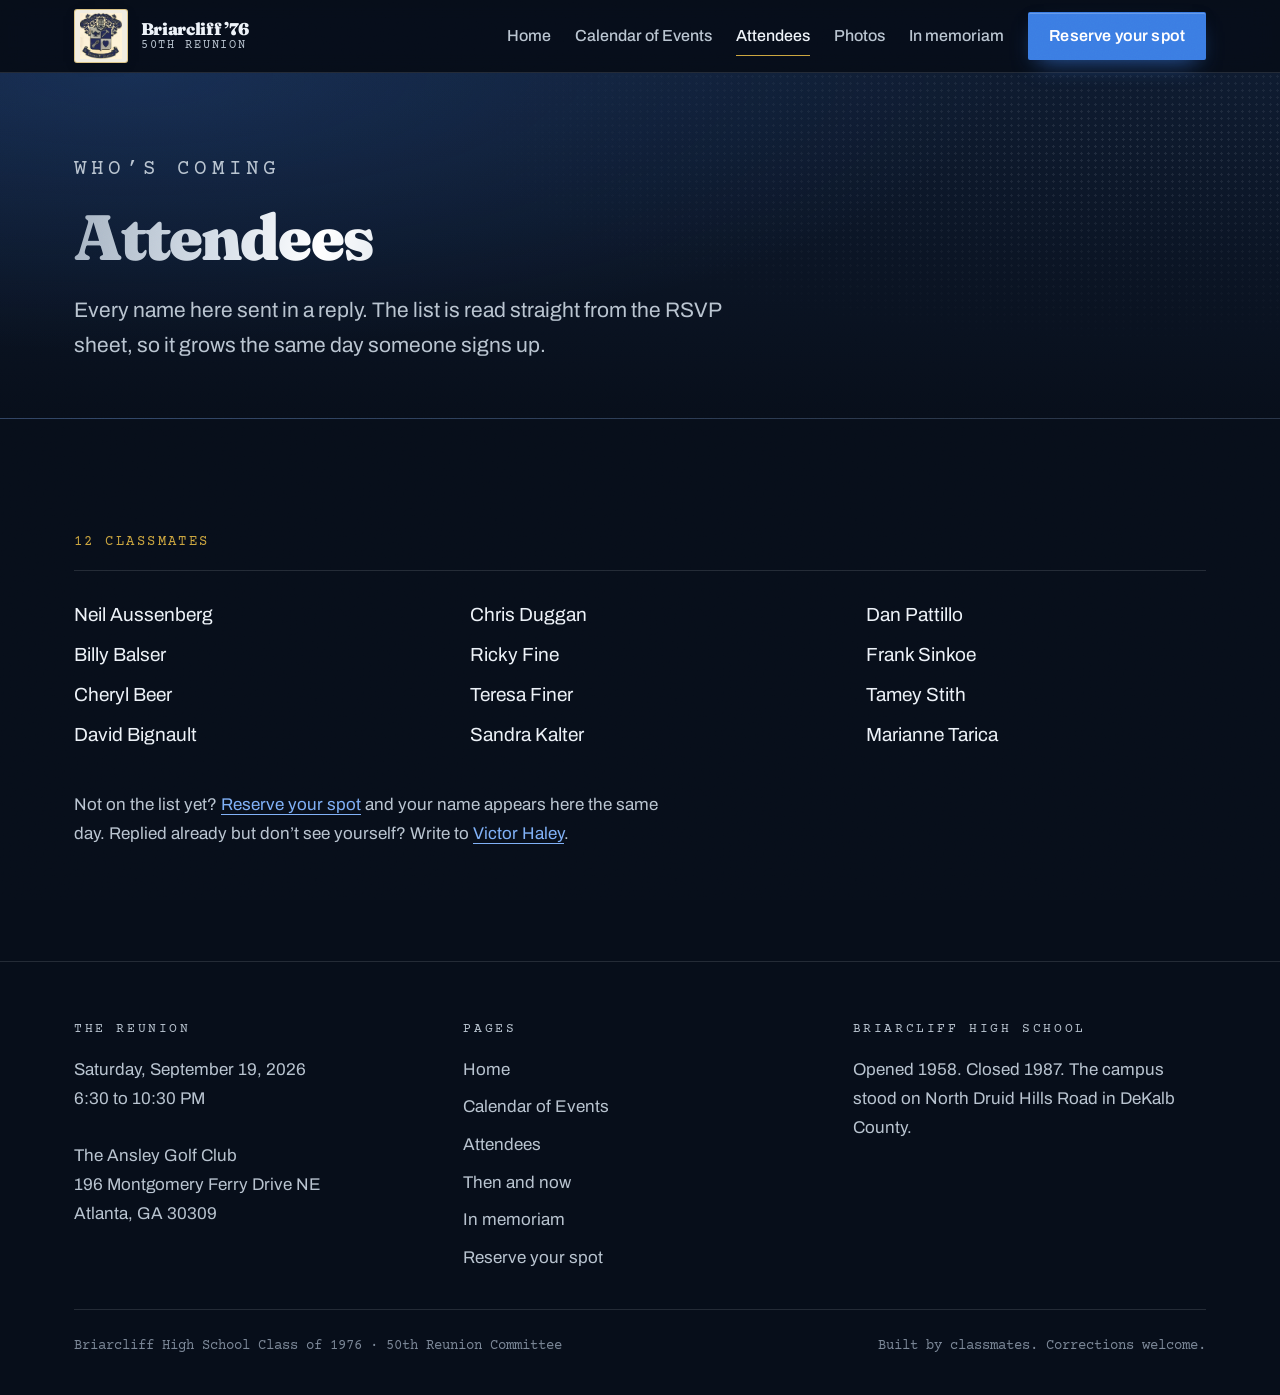
==== attendees.html @ d893d599 "Add an Attendees page fed by the live RSVP sheet Names are read from the published Roster tab on eve" ====
<!DOCTYPE html>
<html lang="en">
<head>
<meta charset="utf-8">
<meta name="viewport" content="width=device-width, initial-scale=1">
<title>Attendees — Briarcliff High Class of 1976 50th Reunion</title>
<meta name="description" content="Classmates who have replied for the Briarcliff High School Class of 1976 50th reunion, September 17 to 19, 2026, in Atlanta.">

<meta property="og:title" content="Attendees — Briarcliff Class of 1976">
<meta property="og:description" content="Who's coming back for the 50th. The list grows every week.">
<meta property="og:type" content="website">

<link rel="preconnect" href="https://fonts.googleapis.com">
<link rel="preconnect" href="https://fonts.gstatic.com" crossorigin>
<link href="https://fonts.googleapis.com/css2?family=Archivo:wght@400;500;600;700&family=Courier+Prime:wght@400;700&family=Fraunces:ital,opsz,wght@0,9..144,400;0,9..144,600;0,9..144,900;1,9..144,900&display=swap" rel="stylesheet">
<link rel="stylesheet" href="styles.css">
<link rel="icon" href="bhslogo.jpeg">
<script>document.documentElement.classList.add("js");</script>
</head>
<body>

<a class="skip" href="#main">Skip to content</a>

<header class="masthead">
  <div class="wrap">
    <a class="brand" href="index.html">
      <span class="seal"><img src="bhslogo.jpeg" alt="Briarcliff Barons crest" width="422" height="473"></span>
      <span class="brand-txt">
        <b>Briarcliff&nbsp;&rsquo;76</b>
        <span>50th Reunion</span>
      </span>
    </a>
    <nav class="nav" aria-label="Primary">
      <a href="index.html">Home</a>
      <a href="weekend.html">Calendar of Events</a>
      <a href="attendees.html" aria-current="page">Attendees</a>
      <a href="photos.html">Photos</a>
      <a href="memoriam.html">In memoriam</a>
    </nav>
    <a class="btn btn-primary masthead-cta" href="https://forms.gle/mnTk29rSbrBv1z8Y6" rel="noopener">Reserve your spot</a>
  </div>
</header>

<main id="main">

<section class="page-head">
  <div class="wrap">
    <p class="label">Who&rsquo;s coming</p>
    <h1><span class="foil">Attendees</span></h1>
    <p>
      Every name here sent in a reply. The list is read straight from the
      RSVP sheet, so it grows the same day someone signs up.
    </p>
  </div>
</section>

<section class="section attendees">
  <div class="wrap">

    <p class="roster-count" id="roster-count">12 classmates</p>

    <!--
      ============================================================
      COMMITTEE: this list is written out below so the page still
      works if the RSVP sheet can't be reached. When the sheet
      loads normally these names are replaced by the live ones,
      so you do not need to keep this copy current.

      Only first and last names are ever shown. See the ATTENDEE
      ROSTER notes near the top of site.js before changing that.
      ============================================================
    -->
    <ul class="roster rise" id="roster">
      <li>Neil Aussenberg</li>
      <li>Billy Balser</li>
      <li>Cheryl Beer</li>
      <li>David Bignault</li>
      <li>Chris Duggan</li>
      <li>Ricky Fine</li>
      <li>Teresa Finer</li>
      <li>Sandra Kalter</li>
      <li>Dan Pattillo</li>
      <li>Frank Sinkoe</li>
      <li>Tamey Stith</li>
      <li>Marianne Tarica</li>
    </ul>

    <p class="roster-note">
      Not on the list yet?
      <a href="https://forms.gle/mnTk29rSbrBv1z8Y6" rel="noopener">Reserve your spot</a>
      and your name appears here the same day. Replied already but don&rsquo;t see
      yourself? Write to
      <a href="mailto:VictorHaley@eversheds-sutherland.us">Victor Haley</a>.
    </p>

  </div>
</section>

</main>

<footer class="foot">
  <div class="wrap">
    <div class="foot-grid">
      <div>
        <h4>The reunion</h4>
        <p>
          Saturday, September 19, 2026<br>
          6:30 to 10:30 PM<br><br>
          The Ansley Golf Club<br>
          196 Montgomery Ferry Drive NE<br>
          Atlanta, GA 30309
        </p>
      </div>
      <div>
        <h4>Pages</h4>
        <ul>
          <li><a href="index.html">Home</a></li>
          <li><a href="weekend.html">Calendar of Events</a></li>
          <li><a href="attendees.html">Attendees</a></li>
          <li><a href="photos.html">Then and now</a></li>
          <li><a href="memoriam.html">In memoriam</a></li>
          <li><a href="https://forms.gle/mnTk29rSbrBv1z8Y6" rel="noopener">Reserve your spot</a></li>
        </ul>
      </div>
      <div>
        <h4>Briarcliff High School</h4>
        <p>Opened 1958. Closed 1987. The campus stood on North Druid Hills Road in DeKalb County.</p>
      </div>
    </div>
    <div class="colophon">
      <span>Briarcliff High School Class of 1976 &middot; 50th Reunion Committee</span>
      <span>Built by classmates. Corrections welcome.</span>
    </div>
  </div>
</footer>

<script src="site.js"></script>
</body>
</html>
---- styles.css ----
/* ============================================================
   BRIARCLIFF HIGH SCHOOL — CLASS OF 1976 — 50TH REUNION
   Shared stylesheet for every page.

   Design notes:
   - Palette is the school's silver and blue, with silver rendered
     as a metal (gradient + specular sweep) rather than a flat grey.
   - Base type is 19px. The audience is in its late sixties, so
     contrast and target size are treated as hard requirements.
   - The foil effect is confined to display type. Never body copy.
   ============================================================ */

:root{
  /* Colour */
  --ink:        #070E1A;
  --navy:       #0E1B30;
  --navy-2:     #16263F;
  --navy-3:     #1E3352;
  --hair:       rgba(199,207,216,.15);
  --hair-2:     rgba(199,207,216,.28);
  --silver:     #B9C4D0;
  --silver-hi:  #EDF2F8;
  --spinel:     #3B7DE3;
  --spinel-lt:  #7FB0F7;
  --brass:      #CBA53F;
  --mist:       #E9EEF4;
  --mist-2:     #DCE4EC;
  --mist-ink:   #16263F;
  --paper:      #F1EDE1;   /* matches the crest artwork's own paper field */

  /* Type */
  --display: "Fraunces", Georgia, "Times New Roman", serif;
  --body:    "Archivo", "Helvetica Neue", Arial, sans-serif;
  --util:    "Courier Prime", "Courier New", monospace;

  --t-label: .8125rem;
  --t-sm:    1rem;
  --t-base:  1.1875rem;
  --t-lg:    1.3125rem;
  --t-h3:    clamp(1.5rem, 1rem + 2vw, 2.05rem);
  --t-h2:    clamp(2.1rem, 1.2rem + 3.6vw, 3.4rem);
  --t-h1:    clamp(2.25rem, 1rem + 5vw, 5rem);
  --t-page:  clamp(2.3rem, 1.4rem + 3.4vw, 4rem);
  --t-mega:  clamp(8rem, 4rem + 20vw, 17rem);

  /* Space */
  --s-1: .5rem;  --s-2: 1rem;   --s-3: 1.5rem;  --s-4: 2.25rem;
  --s-5: 3.5rem; --s-6: 5rem;   --s-7: 7rem;    --s-8: 10rem;

  --wrap: 1180px;
  --ease: cubic-bezier(.22,.7,.28,1);
}

*,*::before,*::after{ box-sizing:border-box; }

html{ -webkit-text-size-adjust:100%; scroll-behavior:smooth; }

body{
  margin:0;
  background:var(--ink);
  color:var(--silver-hi);
  font-family:var(--body);
  font-size:var(--t-base);
  line-height:1.7;
  font-weight:400;
  -webkit-font-smoothing:antialiased;
  overflow-x:hidden;
}

/* Film grain over the whole page. Very low opacity, purely atmospheric. */
body::after{
  content:"";
  position:fixed; inset:0;
  pointer-events:none; z-index:200;
  opacity:.35;
  background-image:url("data:image/svg+xml,%3Csvg xmlns='http://www.w3.org/2000/svg' width='180' height='180'%3E%3Cfilter id='n'%3E%3CfeTurbulence type='fractalNoise' baseFrequency='.85' numOctaves='3'/%3E%3C/filter%3E%3Crect width='100%25' height='100%25' filter='url(%23n)' opacity='.18'/%3E%3C/svg%3E");
  mix-blend-mode:overlay;
}

img{ max-width:100%; display:block; }

a{ color:var(--spinel-lt); text-underline-offset:.22em; text-decoration-thickness:1px; }
a:hover{ color:var(--silver-hi); }

:focus-visible{
  outline:3px solid var(--spinel-lt);
  outline-offset:3px;
  border-radius:2px;
}

.wrap{ width:100%; max-width:var(--wrap); margin-inline:auto; padding-inline:var(--s-3); }

.skip{
  position:absolute; left:-9999px; top:0;
  background:var(--spinel); color:#fff; padding:.9rem 1.3rem;
  font-weight:600; z-index:300;
}
.skip:focus{ left:var(--s-3); top:var(--s-2); }

/* ---------- Shared type helpers ---------- */

.label{
  font-family:var(--util);
  font-size:var(--t-label);
  letter-spacing:.2em;
  text-transform:uppercase;
  color:var(--silver);
  margin:0;
}

/* Foil: the darkest stop is deliberately kept high so every word of a
   headline stays well above 7:1 on navy. Shimmer, not shadow. */
.foil{
  background:linear-gradient(100deg,
    #A6B3C2 0%, #D6DFE9 18%, #FFFFFF 30%, #D6DFE9 42%,
    #AEBAC8 58%, #F0F5FA 74%, #B4C0CD 90%, #D6DFE9 100%);
  background-size:280% 100%;
  background-position:0% 50%;
  -webkit-background-clip:text; background-clip:text;
  color:transparent;
  -webkit-text-fill-color:transparent;
  animation:sweep 9s var(--ease) infinite;
}
@keyframes sweep{
  0%,12%   { background-position:  0% 50%; }
  55%,100% { background-position:100% 50%; }
}

h1,h2,h3{ font-family:var(--display); font-weight:900; line-height:1.02; letter-spacing:-.03em; margin:0;
  font-variation-settings:"SOFT" 40, "WONK" 1; }

h2{ font-size:var(--t-h2); }
h3{ font-size:var(--t-h3); letter-spacing:-.02em; }

p{ margin:0 0 1.1em; }
p:last-child{ margin-bottom:0; }

/* ---------- Buttons ---------- */

.btn{
  display:inline-flex; align-items:center; justify-content:center; gap:.7em;
  min-height:56px; padding:.85rem 1.9rem;
  font-family:var(--body); font-size:1.0625rem; font-weight:600; letter-spacing:.01em;
  border-radius:2px; border:1px solid transparent;
  text-decoration:none; cursor:pointer;
  transition:transform .3s var(--ease), background-color .3s var(--ease),
             border-color .3s var(--ease), color .3s var(--ease), box-shadow .3s var(--ease);
}
.btn-primary{
  background:var(--spinel); color:#fff;
  box-shadow:0 1px 0 rgba(255,255,255,.22) inset,
             0 10px 24px -10px rgba(59,125,227,.75),
             0 2px 8px -2px rgba(7,14,26,.8);
}
.btn-primary:hover{ background:#4f8bea; color:#fff; transform:translateY(-2px); }
.btn-primary:active{ transform:translateY(0); }

.btn-ghost{
  background:transparent; color:var(--silver-hi); border-color:var(--hair-2);
}
.btn-ghost:hover{ border-color:var(--silver); background:rgba(199,207,216,.07); transform:translateY(-2px); }
.btn-ghost:active{ transform:translateY(0); }

/* ---------- Header ---------- */

.masthead{
  position:sticky; top:0; z-index:100;
  background:rgba(7,14,26,.9);
  backdrop-filter:blur(14px) saturate(140%);
  border-bottom:1px solid var(--hair);
}
.masthead .wrap{
  display:flex; align-items:center; flex-wrap:wrap;
  gap:var(--s-3);
  min-height:72px;
}
.brand{
  order:1;
  display:flex; align-items:center; gap:.8rem;
  text-decoration:none; color:inherit; margin-right:auto;
}
/* The real Barons crest sits on its own cream plate, the way a decal
   would. The source art has a paper background, so we lean into it. */
.seal{
  width:54px; height:54px; flex:none;
  padding:3px;
  background:var(--paper);
  border:1px solid rgba(203,165,63,.55);
  border-radius:3px;
  box-shadow:0 3px 10px -4px rgba(7,14,26,.9);
}
.seal img{ width:100%; height:100%; object-fit:contain; }
.brand-txt{ line-height:1.2; }
.brand-txt b{
  display:block; font-family:var(--display); font-weight:900;
  font-size:1.0625rem; letter-spacing:-.02em; color:var(--silver-hi);
}
.brand-txt span{
  display:block; font-family:var(--util); font-size:.72rem;
  letter-spacing:.16em; text-transform:uppercase; color:var(--silver);
}

.nav{ order:2; display:flex; align-items:center; gap:var(--s-3); }
.nav a{
  font-size:1rem; font-weight:500; color:var(--silver);
  text-decoration:none; padding:.4rem 0; position:relative;
  transition:color .25s var(--ease);
}
.nav a::after{
  content:""; position:absolute; left:0; right:0; bottom:0; height:1px;
  background:var(--silver-hi); transform:scaleX(0); transform-origin:left;
  transition:transform .35s var(--ease);
}
.nav a:hover{ color:var(--silver-hi); }
.nav a:hover::after{ transform:scaleX(1); }

/* The page you're on stays lit. */
.nav a[aria-current="page"]{ color:var(--silver-hi); }
.nav a[aria-current="page"]::after{ transform:scaleX(1); background:var(--brass); }

.masthead-cta{
  order:3;
  min-height:48px; padding:.6rem 1.25rem; font-size:1rem;
}

/* No hamburger. At this age a menu you have to find is a menu you don't
   use, so the links wrap onto their own row and stay visible. */
@media (max-width:900px){
  .masthead .wrap{ min-height:0; padding-block:.7rem; gap:.75rem var(--s-3); }
  .masthead-cta{ order:2; }
  .nav{
    order:3; width:100%;
    justify-content:space-between; gap:var(--s-2);
    border-top:1px solid var(--hair); padding-top:.5rem;
  }
  .nav a{ font-size:.95rem; padding:.55rem 0; }
}
@media (max-width:480px){
  .nav{ flex-wrap:wrap; justify-content:flex-start; gap:0 var(--s-3); }
  .brand-txt b{ font-size:1rem; }
  .masthead-cta{ padding:.6rem 1rem; }
}

/* ---------- Hero (home page) ---------- */

.hero{
  position:relative; overflow:hidden;
  padding-block:var(--s-7) var(--s-6);
  background:
    radial-gradient(120% 90% at 12% 0%,  rgba(59,125,227,.20) 0%, transparent 58%),
    radial-gradient(90% 70% at 92% 22%, rgba(203,165,63,.10) 0%, transparent 60%),
    linear-gradient(180deg, var(--navy) 0%, var(--ink) 92%);
}
/* Halftone dot field — the yearbook print texture. */
.hero::before{
  content:""; position:absolute; inset:0; pointer-events:none;
  background-image:radial-gradient(rgba(199,207,216,.30) 1px, transparent 1.1px);
  background-size:7px 7px;
  -webkit-mask-image:radial-gradient(75% 60% at 78% 32%, #000 0%, transparent 72%);
          mask-image:radial-gradient(75% 60% at 78% 32%, #000 0%, transparent 72%);
  opacity:.5;
}
/* Faint stadium yard lines. */
.hero::after{
  content:""; position:absolute; inset:0; pointer-events:none;
  background-image:repeating-linear-gradient(90deg,
    rgba(199,207,216,.055) 0 1px, transparent 1px 116px);
  -webkit-mask-image:linear-gradient(180deg, transparent 0%, #000 45%, transparent 100%);
          mask-image:linear-gradient(180deg, transparent 0%, #000 45%, transparent 100%);
}
.hero .wrap{ position:relative; z-index:1; }

.hero-grid{
  display:grid; gap:var(--s-5);
  grid-template-columns:minmax(0,.82fr) minmax(0,1.18fr);
  align-items:center;
}
@media (max-width:900px){
  .hero-grid{ grid-template-columns:1fr; gap:var(--s-4); }
}

/* Hero lockup: the crest sits above the foil "50", the way it would be
   stamped on a yearbook cover. */
.hero-mark{
  display:flex; flex-direction:column; align-items:center;
  gap:var(--s-2);
}
.hero-crest{
  width:clamp(104px, 12vw, 148px);
  height:auto;
  padding:.5rem;
  background:var(--paper);
  border:1px solid rgba(203,165,63,.55);
  border-radius:4px;
  box-shadow:0 20px 40px -22px rgba(7,14,26,1),
             0 0 0 1px rgba(7,14,26,.5),
             0 0 34px -12px rgba(203,165,63,.35);
}

/* The signature: a foil "50" set like the stone in a class ring. */
.ring{
  position:relative;
  display:grid; place-items:center;
  aspect-ratio:1/1;
  max-width:360px; width:100%; margin-inline:auto;
}
.ring-bezel{
  position:absolute; inset:6%;
  border:1px solid rgba(203,165,63,.5);
  border-radius:50%;
  transform:rotate(-9deg) scaleY(.86);
}
.ring-bezel::before{
  content:""; position:absolute; inset:5%;
  border:1px solid rgba(203,165,63,.22);
  border-radius:50%;
}
.ring-num{
  font-family:var(--display); font-weight:900;
  font-size:var(--t-mega); line-height:.8; letter-spacing:-.06em;
  font-variation-settings:"SOFT" 60, "WONK" 1;
  position:relative; z-index:1;
  filter:drop-shadow(0 14px 34px rgba(7,14,26,.9));
}
.ring-cap{
  position:absolute; bottom:2%; left:50%; transform:translateX(-50%);
  font-family:var(--util); font-size:.78rem; letter-spacing:.42em;
  text-transform:uppercase; color:var(--brass); text-indent:.42em;
  white-space:nowrap;
}

.hero-eyebrow{ margin-bottom:var(--s-2); }
.hero h1{
  font-size:var(--t-h1);
  margin-bottom:var(--s-3);
  max-width:16ch;
}
.hero-dek{
  font-size:var(--t-lg); line-height:1.65; color:var(--silver);
  max-width:52ch; margin-bottom:var(--s-4);
}
.hero-dek strong{ color:var(--silver-hi); font-weight:600; }
.hero-cta{ display:flex; flex-wrap:wrap; gap:var(--s-2); }

/* ---------- Page header (interior pages) ---------- */

.page-head{
  position:relative; overflow:hidden;
  padding-block:var(--s-6) var(--s-5);
  border-bottom:1px solid var(--hair);
  background:
    radial-gradient(110% 130% at 10% 0%, rgba(59,125,227,.20) 0%, transparent 62%),
    linear-gradient(180deg, var(--navy) 0%, var(--ink) 100%);
}
.page-head::before{
  content:""; position:absolute; inset:0; pointer-events:none;
  background-image:radial-gradient(rgba(199,207,216,.26) 1px, transparent 1.1px);
  background-size:7px 7px;
  -webkit-mask-image:radial-gradient(70% 80% at 88% 20%, #000 0%, transparent 74%);
          mask-image:radial-gradient(70% 80% at 88% 20%, #000 0%, transparent 74%);
  opacity:.45;
}
.page-head .wrap{ position:relative; z-index:1; }
.page-head .label{ margin-bottom:var(--s-2); }
.page-head h1{
  font-size:var(--t-page); max-width:18ch; margin-bottom:var(--s-3);
}
.page-head p{
  font-size:var(--t-lg); line-height:1.65; color:var(--silver); max-width:56ch;
}

/* ---------- Countdown ---------- */

.countdown{
  border-block:1px solid var(--hair);
  background:linear-gradient(180deg, rgba(22,38,63,.55), rgba(7,14,26,.2));
}
.countdown .wrap{
  display:flex; flex-wrap:wrap; align-items:center;
  gap:var(--s-3) var(--s-5);
  padding-block:var(--s-3);
}
.countdown-lede{
  font-family:var(--util); font-size:var(--t-label);
  letter-spacing:.2em; text-transform:uppercase; color:var(--silver);
  margin:0; margin-right:auto;
}
.clock{ display:flex; gap:var(--s-3); list-style:none; margin:0; padding:0; }
.clock li{ text-align:center; min-width:64px; }
.clock b{
  display:block; font-family:var(--display); font-weight:900;
  font-size:2.1rem; line-height:1; color:var(--brass);
  font-variant-numeric:tabular-nums; letter-spacing:-.02em;
}
.clock span{
  display:block; font-family:var(--util); font-size:.68rem;
  letter-spacing:.18em; text-transform:uppercase; color:var(--silver);
  margin-top:.45rem;
}

/* ---------- Section furniture ---------- */

.section{ padding-block:var(--s-7); }
.section-tight{ padding-top:0; }
.section-head{ max-width:60ch; margin-bottom:var(--s-5); }
.section-head .label{ margin-bottom:var(--s-2); }
.section-head h2{ margin-bottom:var(--s-3); }
.section-head p{ color:var(--silver); font-size:var(--t-lg); line-height:1.65; }

.rule{
  height:1px; border:0; margin:0;
  background:linear-gradient(90deg, var(--hair-2), transparent 62%);
}

/* ---------- Home page: where to go next ---------- */

/* Four cards, so two-up rather than a squeezed single row. */
.links{
  display:grid; gap:var(--s-3);
  grid-template-columns:1fr 1fr;
}
@media (max-width:620px){ .links{ grid-template-columns:1fr; } }
.link-card{
  display:flex; flex-direction:column;
  padding:var(--s-4) var(--s-3);
  background:linear-gradient(180deg, var(--navy-2), rgba(14,27,48,.7));
  border:1px solid var(--hair);
  border-radius:3px;
  text-decoration:none; color:inherit;
  box-shadow:0 18px 40px -28px rgba(7,14,26,1);
  transition:transform .45s var(--ease), border-color .45s var(--ease);
}
.link-card:hover{ transform:translateY(-3px); border-color:var(--hair-2); color:inherit; }
.link-card .label{ margin-bottom:.8rem; color:var(--brass); }
.link-card h3{ margin-bottom:.6rem; color:var(--silver-hi); }
.link-card p{ font-size:1.0625rem; line-height:1.6; color:var(--silver); margin:0 0 var(--s-3); }
.link-card .go{
  margin-top:auto; font-family:var(--util); font-size:.9rem;
  letter-spacing:.1em; text-transform:uppercase; color:var(--spinel-lt);
}
.link-card:hover .go{ color:var(--silver-hi); }

/* ---------- Attendee roster ---------- */

/* Names only. Everything else the RSVP form collects — phone,
   email, Venmo — stays off the page. */

.roster-count{
  font-family:var(--util); font-size:.85rem; letter-spacing:.18em;
  text-transform:uppercase; color:var(--brass);
  margin:0 0 var(--s-3); padding-bottom:var(--s-2);
  border-bottom:1px solid var(--hair);
}

.roster{
  list-style:none; margin:0; padding:0;
  columns:3; column-gap:var(--s-5);
  font-size:1.1875rem; line-height:2.1;
}
@media (max-width:820px){ .roster{ columns:2; } }
@media (max-width:520px){ .roster{ columns:1; } }
.roster li{ break-inside:avoid; color:var(--silver-hi); }

.roster-note{
  margin:var(--s-4) 0 0;
  font-size:1.0625rem; color:var(--silver); max-width:60ch;
}
.roster-note a{ color:var(--spinel-lt); }
.roster-note a:hover{ color:var(--silver-hi); }

/* ---------- Home page photo strip ---------- */

/* The whole section is hidden until photos actually load, so an empty
   or unreachable folder leaves no orphaned heading behind. */
#photo-strip-section[hidden]{ display:none; }

.strip-head{
  display:flex; flex-wrap:wrap; align-items:flex-end;
  justify-content:space-between; gap:var(--s-3);
  margin-bottom:var(--s-4);
}
.strip-head .label{ margin-bottom:var(--s-2); }

.strip{
  display:grid; gap:var(--s-2);
  grid-template-columns:repeat(auto-fit, minmax(150px,1fr));
}
.strip-tile{
  display:block; text-decoration:none;
  transition:transform .45s var(--ease);
}
.strip-tile:hover{ transform:translateY(-3px); }
.strip-tile .plate-frame{ aspect-ratio:1/1; }

/* ---------- The three days ---------- */

.days{
  display:grid; gap:var(--s-3);
  grid-template-columns:repeat(auto-fit, minmax(285px,1fr));
  margin-bottom:var(--s-5);
}
.day{
  position:relative;
  display:flex; flex-direction:column;
  background:linear-gradient(180deg, var(--navy-2), rgba(14,27,48,.7));
  border:1px solid var(--hair);
  border-radius:3px;
  padding:var(--s-4) var(--s-3) var(--s-3);
  box-shadow:0 18px 40px -28px rgba(7,14,26,1),
             0 1px 0 rgba(199,207,216,.05) inset;
  transition:transform .45s var(--ease), border-color .45s var(--ease);
}
.day:hover{ transform:translateY(-3px); border-color:var(--hair-2); }

/* Saturday carries the weekend, so it gets the brass edge. */
.day-main{ border-color:rgba(203,165,63,.42); }
.day-main::before{
  content:""; position:absolute; inset:-1px -1px auto -1px; height:2px;
  background:linear-gradient(90deg, transparent, var(--brass), transparent);
}

.day-date{
  font-family:var(--util); font-size:.78rem; letter-spacing:.2em;
  text-transform:uppercase; color:var(--brass); margin:0 0 .8rem;
}
.day h3{ margin-bottom:.7rem; color:var(--silver-hi); }
.day-when{
  font-family:var(--util); font-size:1rem; color:var(--silver-hi);
  margin:0 0 .9rem; font-variant-numeric:tabular-nums;
}
.day p{ font-size:1.0625rem; line-height:1.65; color:var(--silver); }

/* Venue line: a map link, sized to stay tappable. */
.day-where{ margin:-.4rem 0 .9rem; }
.day-where a{
  display:inline-block; padding:.3rem 0;
  font-family:var(--util); font-size:1rem;
  color:var(--spinel-lt); text-decoration:underline;
}
.day-where a:hover{ color:var(--silver-hi); }

.day-contact{
  margin-top:auto; padding-top:var(--s-3);
  border-top:1px solid var(--hair);
}
.day-contact dt{
  font-family:var(--util); font-size:.72rem; letter-spacing:.18em;
  text-transform:uppercase; color:var(--silver); margin-bottom:.5rem;
}
.day-contact dd{ margin:0; }
.day-contact b{ display:block; color:var(--silver-hi); font-weight:600; margin-bottom:.35rem; }
.day-contact a{
  display:inline-block; padding:.35rem 0; margin-right:1rem;
  font-size:1.0625rem; color:var(--spinel-lt); text-decoration:underline;
}
.day-contact a:hover{ color:var(--silver-hi); }

/* Cost sits in the same bottom slot as Thursday's contact block, so the
   three cards line up along a shared baseline. */
.day-cost{
  margin-top:auto; padding-top:var(--s-3);
  border-top:1px solid var(--hair);
}
/* Scoped to .day so they outrank the `.day p` size rule above. */
.day .day-cost-label{
  font-family:var(--util); font-size:.72rem; letter-spacing:.18em;
  text-transform:uppercase; color:var(--silver); margin:0 0 .35rem;
}
.day .day-cost-amt{
  margin:0;
  font-family:var(--display); font-weight:900; font-size:1.9rem;
  line-height:1.1; letter-spacing:-.025em; color:var(--silver-hi);
  font-variation-settings:"SOFT" 40, "WONK" 1;
}
.day .day-cost-amt span{
  font-family:var(--body); font-weight:400; font-size:1rem;
  letter-spacing:0; color:var(--silver);
}
/* The ask behind the number, set smaller so it reads as a footnote. */
.day .day-cost-note{
  margin:.7rem 0 0; font-size:.9375rem; line-height:1.6; color:var(--silver);
}

.note{
  margin-top:var(--s-3);
  font-family:var(--util); font-size:.92rem; line-height:1.7;
  color:var(--silver); border-left:2px solid rgba(203,165,63,.45);
  padding-left:var(--s-2);
}

/* ---------- Committee letter ---------- */

.letter{
  background:linear-gradient(180deg, var(--navy-2), var(--navy));
  border:1px solid var(--hair);
  border-radius:3px;
  padding:clamp(1.6rem, 4vw, 3.2rem);
  max-width:840px; margin-inline:auto;
  box-shadow:0 30px 60px -40px rgba(7,14,26,1);
  position:relative; overflow:hidden;
}
.letter::before{
  content:""; position:absolute; inset:0; pointer-events:none;
  background-image:repeating-linear-gradient(180deg,
    transparent 0 33px, rgba(199,207,216,.045) 33px 34px);
}
.letter-inner{ position:relative; max-width:64ch; }
.letter .label{ margin-bottom:var(--s-3); }
.letter p{
  font-family:var(--util); font-size:1.0625rem; line-height:1.85; color:var(--silver-hi);
}
/* No longer closes a letter, so it carries no divider rule of its own. */
.sign{
  margin:0;
  font-family:var(--util); font-size:.95rem; color:var(--silver); line-height:1.8;
}
.sign b{ color:var(--silver-hi); font-weight:700; }

/* Ten names, so they wrap as a list rather than one long monospace run.
   Each is a mailto, sized to stay tappable. */
.sign-list{
  list-style:none; margin:.6rem 0 0; padding:0;
  display:flex; flex-wrap:wrap; gap:.15rem 1.2rem;
  font-family:var(--util); font-size:.95rem; line-height:1.8;
}
.sign-list a{ display:inline-block; padding:.2rem 0; color:var(--silver-hi); }
.sign-list a:hover{ color:var(--spinel-lt); }

@media (max-width:560px){
  .sign-list{ font-size:.875rem; }
}

/* Monospace runs wide. Ease it down on phones so lines don't shred. */
@media (max-width:560px){
  .letter p{ font-size:.9375rem; line-height:1.75; }
  .sign{ font-size:.875rem; }
}

/* ---------- Motto ---------- */

.motto{
  text-align:center;
  padding-block:var(--s-6) var(--s-7);
  background:radial-gradient(70% 100% at 50% 50%, rgba(59,125,227,.13), transparent 70%);
}
.crest{
  width:clamp(160px, 22vw, 260px);
  height:auto; margin:0 auto var(--s-4);
  padding:.55rem;
  background:var(--paper);
  border:1px solid rgba(203,165,63,.5);
  border-radius:4px;
  box-shadow:0 26px 50px -26px rgba(7,14,26,1),
             0 0 0 1px rgba(7,14,26,.5);
}
.motto-latin{
  font-family:var(--display); font-weight:900;
  font-size:clamp(1.9rem, 1rem + 3.4vw, 3.1rem);
  font-variation-settings:"SOFT" 40, "WONK" 1;
  letter-spacing:-.02em; font-style:italic;
  margin:0 0 var(--s-2);
}
.motto-en{
  font-size:var(--t-lg); color:var(--silver);
  max-width:44ch; margin:0 auto;
}

/* ---------- In Memoriam (inverted panel) ---------- */

.memoriam{
  background:linear-gradient(180deg, var(--mist) 0%, var(--mist-2) 100%);
  color:var(--mist-ink);
}
.memoriam .label{ color:#5A6B80; }
.memoriam h2{ color:var(--mist-ink); }
.memoriam .section-head p{ color:#42546B; }
.memoriam a{ color:#1B4FA8; }
.memoriam a:hover{ color:var(--mist-ink); }
.memoriam :focus-visible{ outline-color:#1B4FA8; }

.names{
  list-style:none; margin:0 0 var(--s-4); padding:0;
  columns:3; column-gap:var(--s-5);
  font-size:1.125rem; line-height:2.1;
}
@media (max-width:820px){ .names{ columns:2; } }
@media (max-width:520px){ .names{ columns:1; } }
.names li{ break-inside:avoid; color:var(--mist-ink); }

.memoriam-foot{
  border-top:1px solid rgba(22,38,63,.18);
  padding-top:var(--s-3);
  font-size:1.0625rem; color:#42546B; max-width:62ch;
}

/* ---------- Gallery ---------- */

.gallery{
  display:grid; gap:var(--s-2);
  grid-template-columns:repeat(auto-fit, minmax(215px,1fr));
}
.plate{ margin:0; }
.plate-frame{
  position:relative; overflow:hidden;
  border:1px solid var(--hair);
  border-radius:2px;
  background:var(--navy-2);
  aspect-ratio:4/5;
}
/* Photographs are shown as they are. An earlier duotone treatment looked
   right over grey placeholders and wrong over real ones. */
.plate-frame img{
  width:100%; height:100%; object-fit:cover;
  transition:transform .8s var(--ease);
}
.plate:hover .plate-frame img{ transform:scale(1.04); }
.plate figcaption{
  font-family:var(--util); font-size:.86rem; line-height:1.55;
  color:var(--silver); margin-top:.85rem;
}
.plate figcaption b{ display:block; color:var(--silver-hi); font-weight:700; }

.gallery-cta{
  margin-top:var(--s-4); padding-top:var(--s-4);
  border-top:1px solid var(--hair);
  display:flex; flex-wrap:wrap; align-items:center; gap:var(--s-3);
}
.gallery-cta p{ margin:0; color:var(--silver); max-width:46ch; }

/* Status line while the Drive folder loads, or if it can't be reached. */
.gallery-status{
  font-family:var(--util); font-size:.95rem; color:var(--silver);
  margin:0 0 var(--s-3);
}
.gallery-status[hidden]{ display:none; }

/* Photos loaded from Drive are clickable; placeholders are not. */
.plate-btn{
  display:block; width:100%; padding:0; border:0; background:none;
  cursor:zoom-in; text-align:left; color:inherit; font:inherit;
}

/* ---------- Lightbox ---------- */

.lightbox{
  position:fixed; inset:0; z-index:300;
  background:rgba(7,14,26,.95);
  backdrop-filter:blur(6px);
  display:none; align-items:center; justify-content:center;
  padding:var(--s-4) var(--s-3);
}
.lightbox.is-open{ display:flex; }
.lightbox-inner{ max-width:min(1100px, 94vw); text-align:center; }
.lightbox img{
  max-width:100%; max-height:80vh; width:auto; height:auto;
  margin-inline:auto;
  border:1px solid var(--hair-2);
  box-shadow:0 40px 80px -40px #000;
}
.lightbox-cap{
  font-family:var(--util); font-size:1rem; color:var(--silver);
  margin:var(--s-3) 0 0;
}
.lightbox-close{
  position:absolute; top:var(--s-2); right:var(--s-2);
  min-height:52px; min-width:52px;
  background:transparent; border:1px solid var(--hair-2); border-radius:2px;
  color:var(--silver-hi); font-family:var(--body); font-size:1.4rem;
  cursor:pointer; line-height:1;
  transition:border-color .3s var(--ease), background-color .3s var(--ease);
}
.lightbox-close:hover{ border-color:var(--silver); background:rgba(199,207,216,.08); }

/* Big, obvious arrows. This audience should never have to hunt for them. */
.lightbox-nav{
  position:absolute; top:50%; transform:translateY(-50%);
  width:64px; height:64px;
  display:grid; place-items:center;
  background:rgba(7,14,26,.8);
  border:1px solid var(--hair-2); border-radius:50%;
  color:var(--silver-hi);
  font-family:var(--body); font-size:2.1rem; line-height:1;
  cursor:pointer;
  transition:background-color .3s var(--ease), border-color .3s var(--ease),
             transform .3s var(--ease);
}
.lightbox-prev{ left:var(--s-3); }
.lightbox-next{ right:var(--s-3); }
.lightbox-nav:hover{
  background:rgba(59,125,227,.55); border-color:var(--silver);
  transform:translateY(-50%) scale(1.06);
}
.lightbox-count{
  font-family:var(--util); font-size:.85rem; letter-spacing:.16em;
  text-transform:uppercase; color:var(--silver);
  margin:var(--s-2) 0 0;
}
@media (max-width:620px){
  .lightbox-nav{ width:52px; height:52px; font-size:1.7rem; }
  .lightbox-prev{ left:.35rem; }
  .lightbox-next{ right:.35rem; }
}

/* ---------- RSVP ---------- */

.rsvp{
  position:relative; overflow:hidden;
  background:
    radial-gradient(90% 130% at 50% 0%, rgba(59,125,227,.26), transparent 62%),
    linear-gradient(180deg, var(--navy) , var(--ink));
  border-top:1px solid var(--hair);
  text-align:center;
}
.rsvp .wrap{ position:relative; z-index:1; max-width:800px; }
.rsvp h2{ margin-bottom:var(--s-3); }
.rsvp-dek{ font-size:var(--t-lg); color:var(--silver); margin-bottom:var(--s-4); }
.rsvp .hero-cta{ justify-content:center; }
.rsvp-fine{
  margin-top:var(--s-4); font-family:var(--util); font-size:.95rem;
  color:var(--silver); line-height:1.9;
}
.rsvp-fine b{ color:var(--silver-hi); font-weight:700; }

/* Recap of the essentials on the RSVP page. */
.facts{
  display:grid; gap:0; margin:0 0 var(--s-5);
  grid-template-columns:repeat(auto-fit, minmax(190px,1fr));
  background:linear-gradient(180deg, var(--navy-2), rgba(14,27,48,.72));
  border:1px solid var(--hair); border-radius:3px;
  text-align:left; overflow:hidden;
}
.facts > div{ padding:var(--s-3); border-left:1px solid var(--hair); }
.facts > div:first-child{ border-left:0; }
.facts dt{
  font-family:var(--util); font-size:.72rem; letter-spacing:.2em;
  text-transform:uppercase; color:var(--brass); margin:0 0 .6rem;
}
.facts dd{ margin:0; font-size:1.0625rem; line-height:1.55; color:var(--silver); }
.facts dd b{
  display:block; font-family:var(--display); font-weight:900; font-size:1.3rem;
  letter-spacing:-.02em; color:var(--silver-hi);
  font-variation-settings:"SOFT" 40, "WONK" 1;
}
@media (max-width:760px){
  .facts{ grid-template-columns:1fr 1fr; }
  .facts > div:nth-child(odd){ border-left:0; }
  .facts > div:nth-child(n+3){ border-top:1px solid var(--hair); }
}
@media (max-width:460px){
  .facts{ grid-template-columns:1fr; }
  .facts > div{ border-left:0; border-top:1px solid var(--hair); }
  .facts > div:first-child{ border-top:0; }
}

/* ---------- Footer ---------- */

.foot{
  border-top:1px solid var(--hair);
  padding-block:var(--s-5) var(--s-4);
  background:var(--ink);
}
.foot-grid{
  display:grid; gap:var(--s-4);
  grid-template-columns:repeat(auto-fit, minmax(230px,1fr));
  margin-bottom:var(--s-4);
}
.foot h4{
  font-family:var(--util); font-size:var(--t-label); letter-spacing:.2em;
  text-transform:uppercase; color:var(--silver); font-weight:400;
  margin:0 0 var(--s-2);
}
.foot p, .foot ul{ font-size:1.0625rem; color:var(--silver); margin:0; }
.foot ul{ list-style:none; padding:0; display:grid; gap:.55rem; }
.foot a{ color:var(--silver); text-decoration:none; }
.foot a:hover{ color:var(--silver-hi); text-decoration:underline; }
.colophon{
  border-top:1px solid var(--hair); padding-top:var(--s-3);
  font-family:var(--util); font-size:.86rem; color:#7C8898; line-height:1.8;
  display:flex; flex-wrap:wrap; gap:var(--s-2) var(--s-4); justify-content:space-between;
}

/* ---------- Scroll reveal ---------- */

/* Content is visible by default. The hidden start state only applies once
   JS has confirmed it's running, so a script failure can't blank the page. */
.js .rise{ opacity:0; transform:translateY(22px); }
.js .rise.in{
  opacity:1; transform:none;
  transition:opacity .8s var(--ease), transform .8s var(--ease);
}
.js .rise.in:nth-child(2){ transition-delay:.09s; }
.js .rise.in:nth-child(3){ transition-delay:.18s; }
.js .rise.in:nth-child(4){ transition-delay:.27s; }

@media (prefers-reduced-motion:reduce){
  *,*::before,*::after{
    animation-duration:.001ms !important; animation-iteration-count:1 !important;
    transition-duration:.001ms !important; scroll-behavior:auto !important;
  }
  .js .rise{ opacity:1; transform:none; }
  .foil{ background-position:38% 50%; }
}
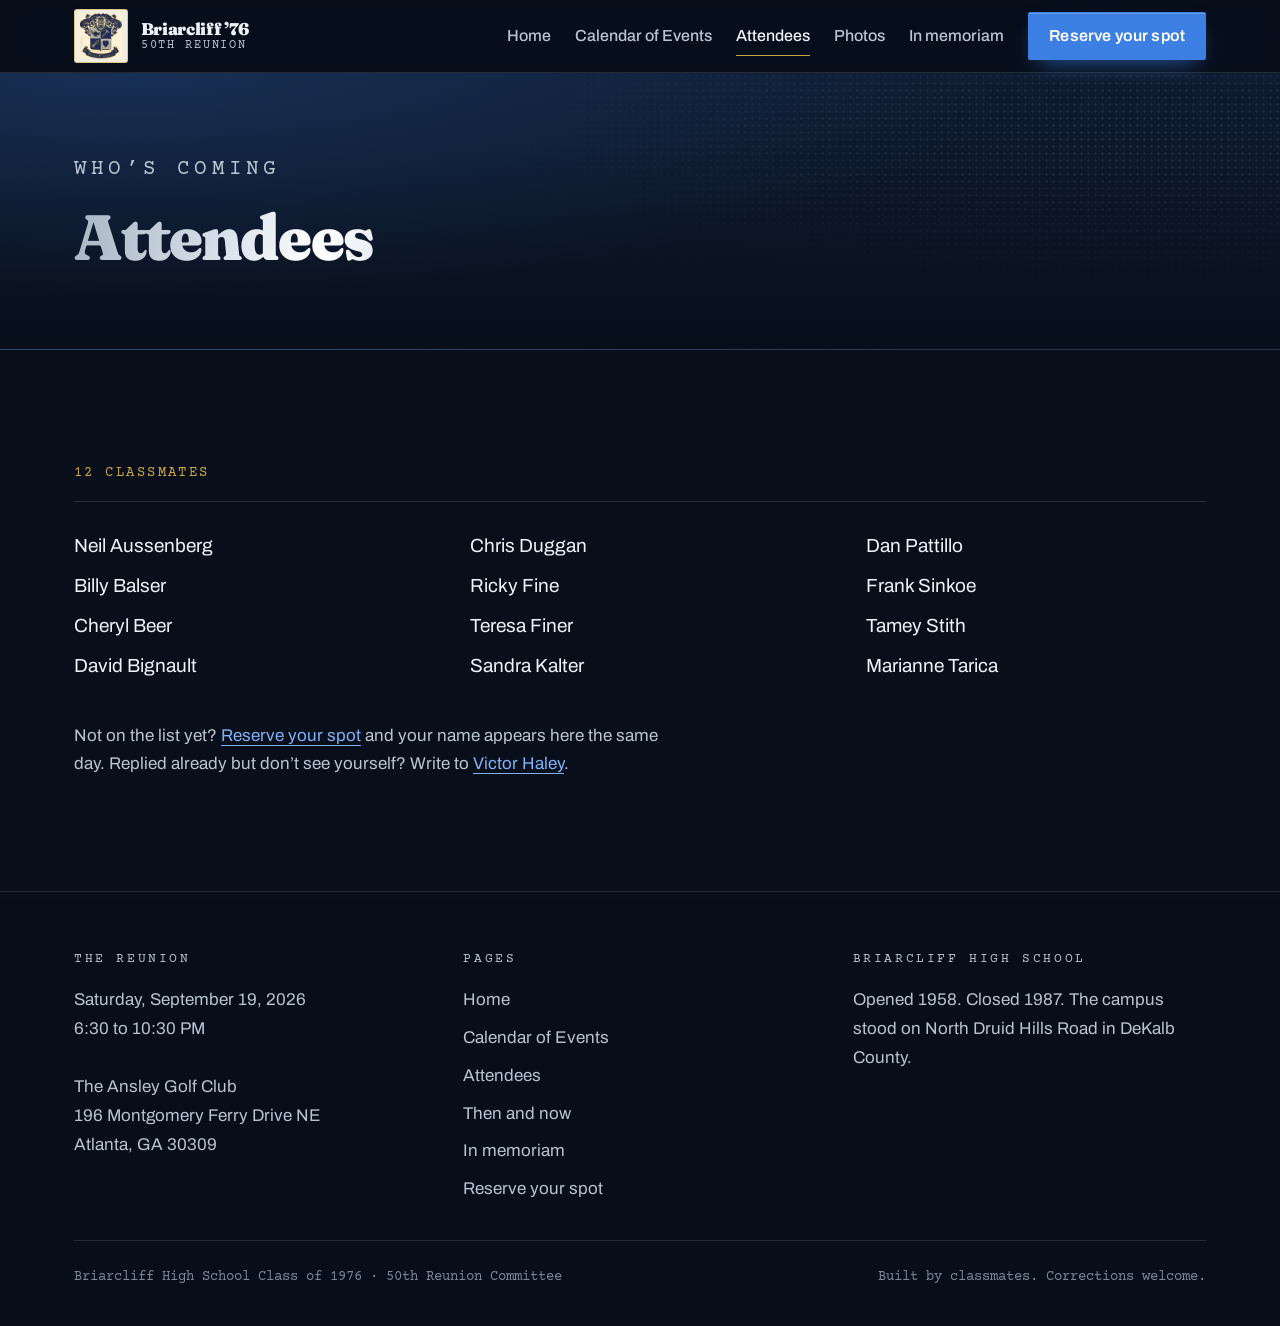
==== commit b2bc33ba: "Let the Attendees page open on the title alone Co-Authored-By: Claude Opus 5 <noreply@anthropic.com>" ====
--- a/attendees.html
+++ b/attendees.html
@@ -47,10 +47,6 @@
   <div class="wrap">
     <p class="label">Who&rsquo;s coming</p>
     <h1><span class="foil">Attendees</span></h1>
-    <p>
-      Every name here sent in a reply. The list is read straight from the
-      RSVP sheet, so it grows the same day someone signs up.
-    </p>
   </div>
 </section>
 
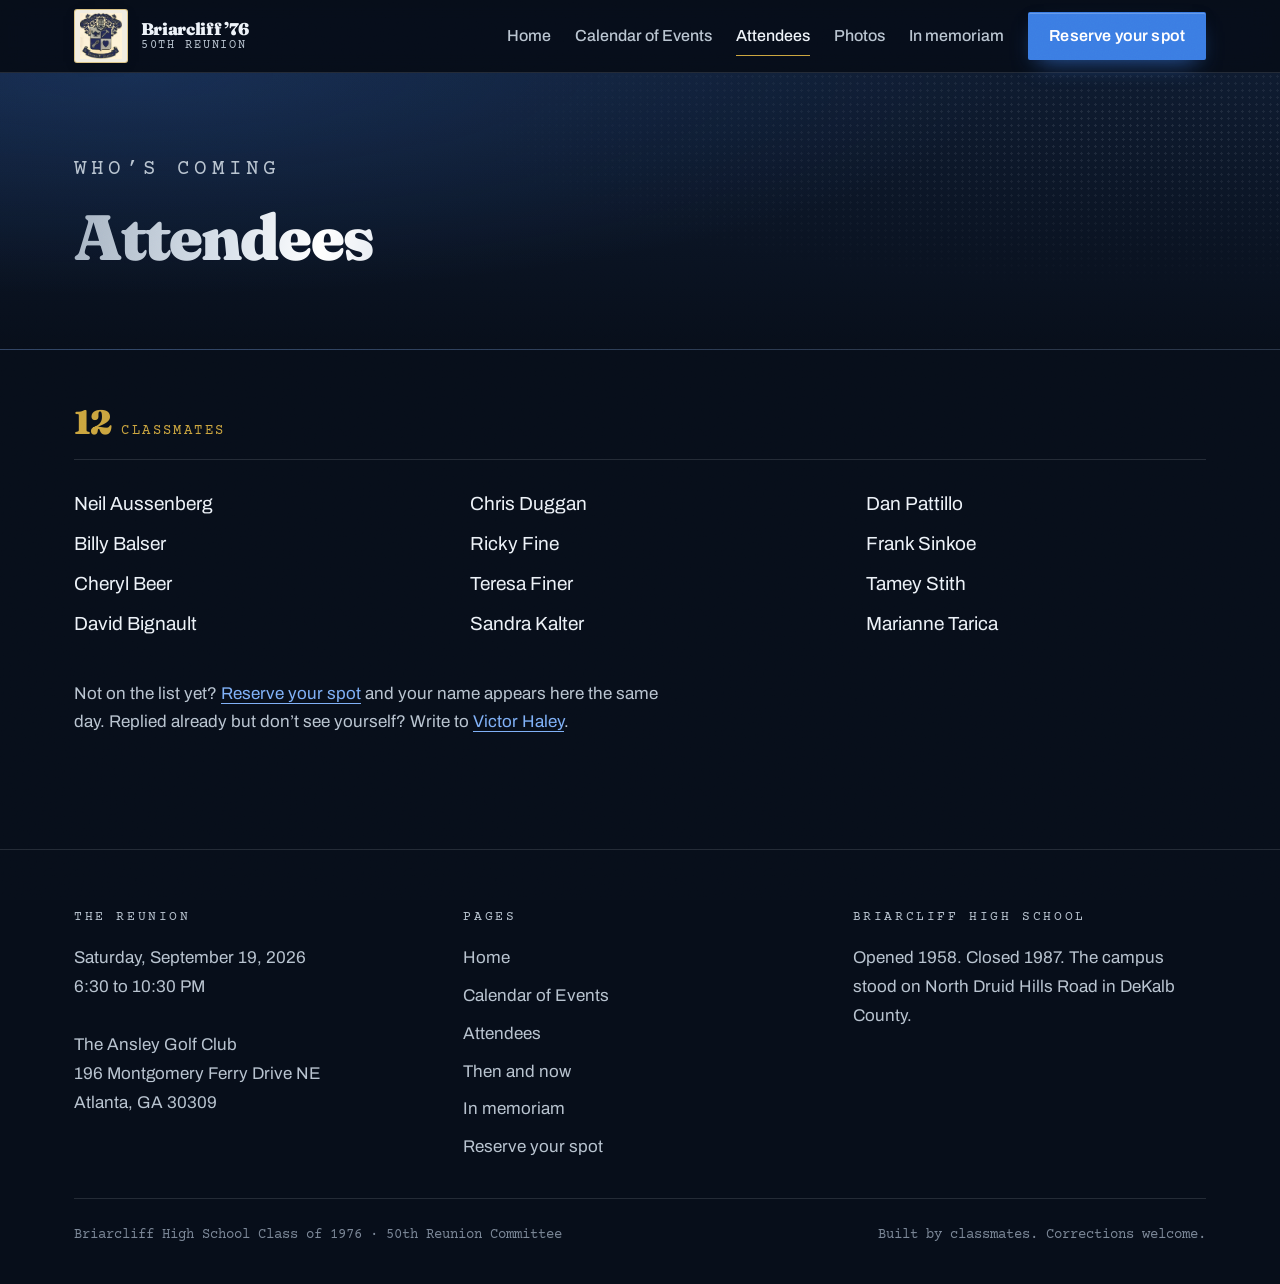
==== commit 2f875c23: "Give the attendee tally room and weight Halve the padding above the count, since the page header alr" ====
--- a/attendees.html
+++ b/attendees.html
@@ -53,7 +53,7 @@
 <section class="section attendees">
   <div class="wrap">
 
-    <p class="roster-count" id="roster-count">12 classmates</p>
+    <p class="roster-count" id="roster-count"><b>12</b>classmates</p>
 
     <!--
       ============================================================
--- a/styles.css
+++ b/styles.css
@@ -445,11 +445,21 @@
 /* Names only. Everything else the RSVP form collects — phone,
    email, Venmo — stays off the page. */
 
+/* The page header already sets the page up, so the usual full
+   section padding leaves too much air above the count. */
+.attendees{ padding-top:var(--s-5); }
+
 .roster-count{
+  display:flex; align-items:baseline; gap:.6rem;
   font-family:var(--util); font-size:.85rem; letter-spacing:.18em;
   text-transform:uppercase; color:var(--brass);
   margin:0 0 var(--s-3); padding-bottom:var(--s-2);
   border-bottom:1px solid var(--hair);
+}
+/* The tally itself, sized like the countdown numerals. */
+.roster-count b{
+  font-family:var(--display); font-weight:900; font-size:2.1rem;
+  line-height:1; letter-spacing:-.02em; font-variant-numeric:tabular-nums;
 }
 
 .roster{
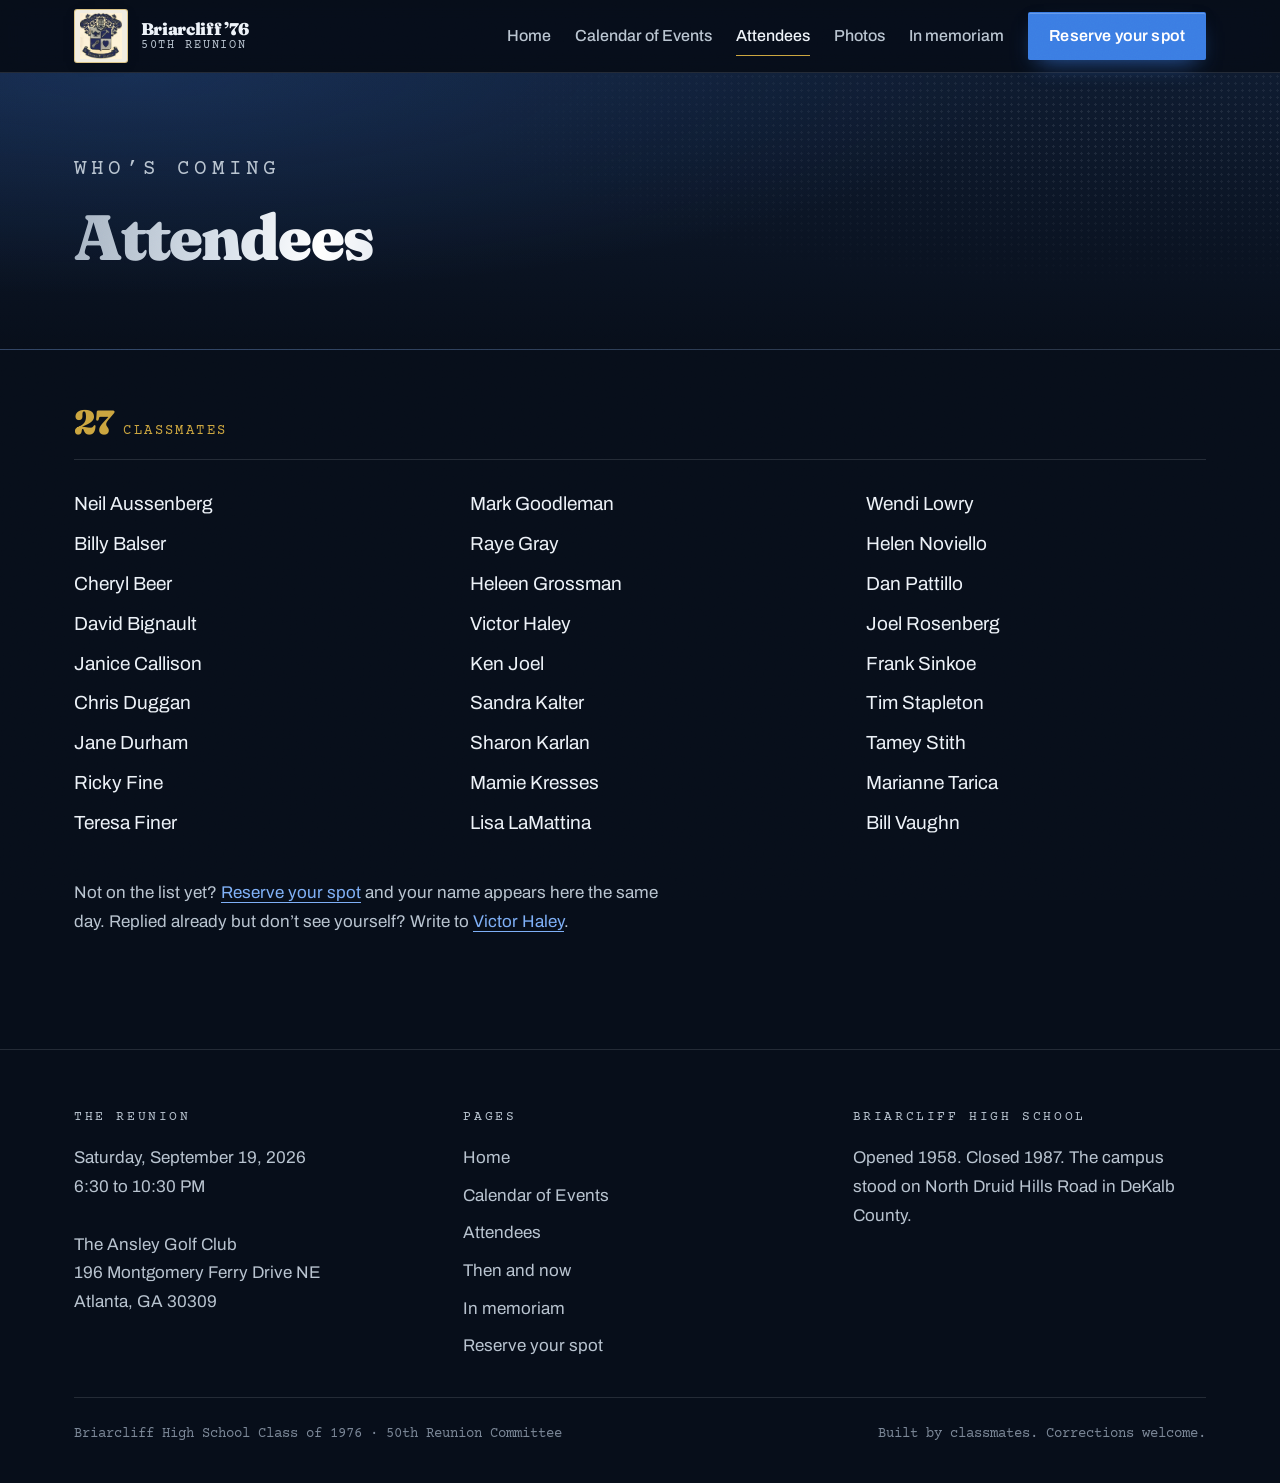
==== commit abe94cf1: "Show classmates who paid but never filled out the form The roster only ever knew about the RSVP shee" ====
--- a/attendees.html
+++ b/attendees.html
@@ -64,6 +64,10 @@
 
       Only first and last names are ever shown. See the ATTENDEE
       ROSTER notes near the top of site.js before changing that.
+
+      Classmates who paid on Venmo without filling out the form
+      are typed into the venmoNames list in site.js, and show up
+      here mixed in with the sheet names.
       ============================================================
     -->
     <ul class="roster rise" id="roster">
--- a/styles.css
+++ b/styles.css
@@ -737,6 +737,13 @@
 }
 .gallery-cta p{ margin:0; color:var(--silver); max-width:46ch; }
 
+/* Same block, riding along with the headline: no rule of its own, and
+   it opts out of the oversized type the page head gives paragraphs. */
+.gallery-cta-head{
+  margin-top:var(--s-4); padding-top:0; border-top:0;
+}
+.page-head .gallery-cta-head p{ font-size:1rem; }
+
 /* Status line while the Drive folder loads, or if it can't be reached. */
 .gallery-status{
   font-family:var(--util); font-size:.95rem; color:var(--silver);
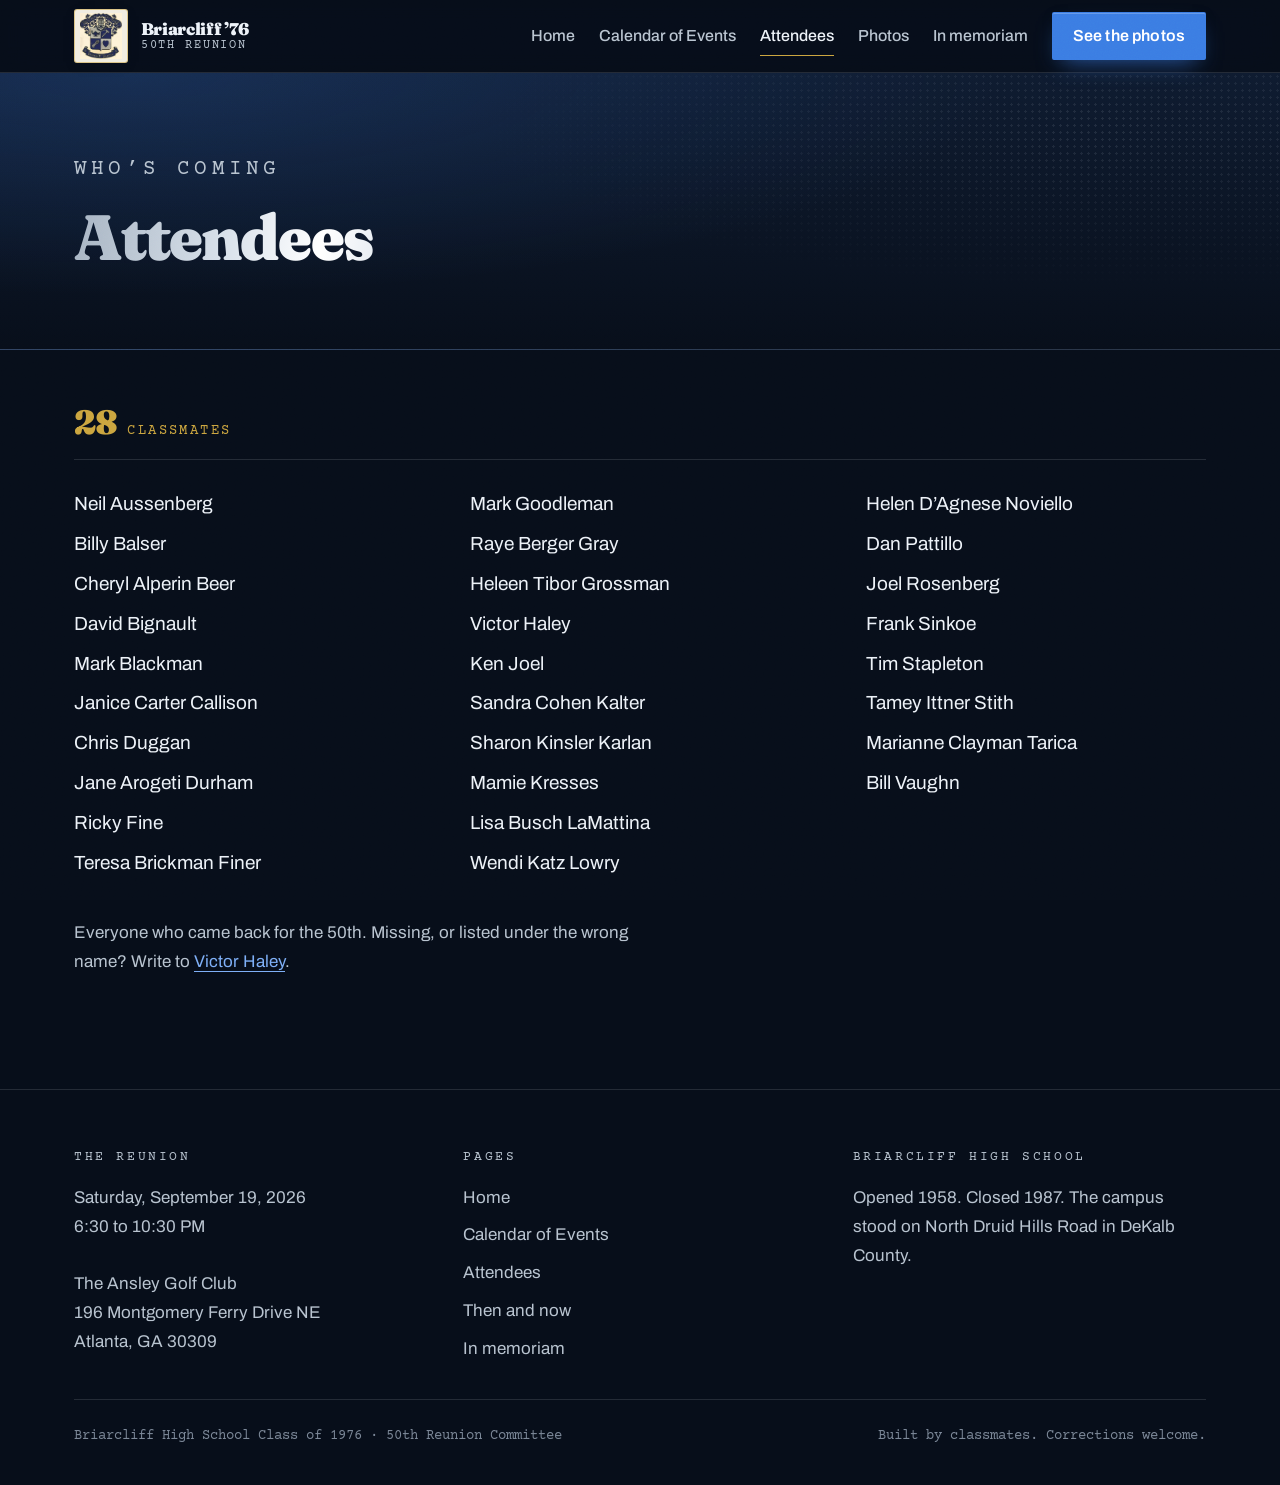
==== commit 65aa6e57: "Turn the site from an invitation into a record The photographer's gallery leads the photos page: fre" ====
--- a/attendees.html
+++ b/attendees.html
@@ -37,7 +37,7 @@
       <a href="photos.html">Photos</a>
       <a href="memoriam.html">In memoriam</a>
     </nav>
-    <a class="btn btn-primary masthead-cta" href="https://forms.gle/mnTk29rSbrBv1z8Y6" rel="noopener">Reserve your spot</a>
+    <a class="btn btn-primary masthead-cta" href="photos.html">See the photos</a>
   </div>
 </header>
 
@@ -86,10 +86,8 @@
     </ul>
 
     <p class="roster-note">
-      Not on the list yet?
-      <a href="https://forms.gle/mnTk29rSbrBv1z8Y6" rel="noopener">Reserve your spot</a>
-      and your name appears here the same day. Replied already but don&rsquo;t see
-      yourself? Write to
+      Everyone who came back for the 50th. Missing, or listed under the wrong
+      name? Write to
       <a href="mailto:VictorHaley@eversheds-sutherland.us">Victor Haley</a>.
     </p>
 
@@ -119,7 +117,6 @@
           <li><a href="attendees.html">Attendees</a></li>
           <li><a href="photos.html">Then and now</a></li>
           <li><a href="memoriam.html">In memoriam</a></li>
-          <li><a href="https://forms.gle/mnTk29rSbrBv1z8Y6" rel="noopener">Reserve your spot</a></li>
         </ul>
       </div>
       <div>
--- a/styles.css
+++ b/styles.css
@@ -744,6 +744,23 @@
 }
 .page-head .gallery-cta-head p{ font-size:1rem; }
 
+/* The three practical notes under the photographer's link. Not a
+   bulleted list on screen: each one gets a brass tick instead. */
+.photo-facts{
+  list-style:none; margin:var(--s-4) 0 0; padding:0;
+  max-width:60ch;
+  display:grid; gap:var(--s-2);
+}
+.photo-facts li{
+  position:relative; padding-left:1.9rem;
+  color:var(--silver); line-height:1.65;
+}
+.photo-facts li::before{
+  content:"\2713";
+  position:absolute; left:0; top:0;
+  color:var(--brass); font-weight:700;
+}
+
 /* Status line while the Drive folder loads, or if it can't be reached. */
 .gallery-status{
   font-family:var(--util); font-size:.95rem; color:var(--silver);
